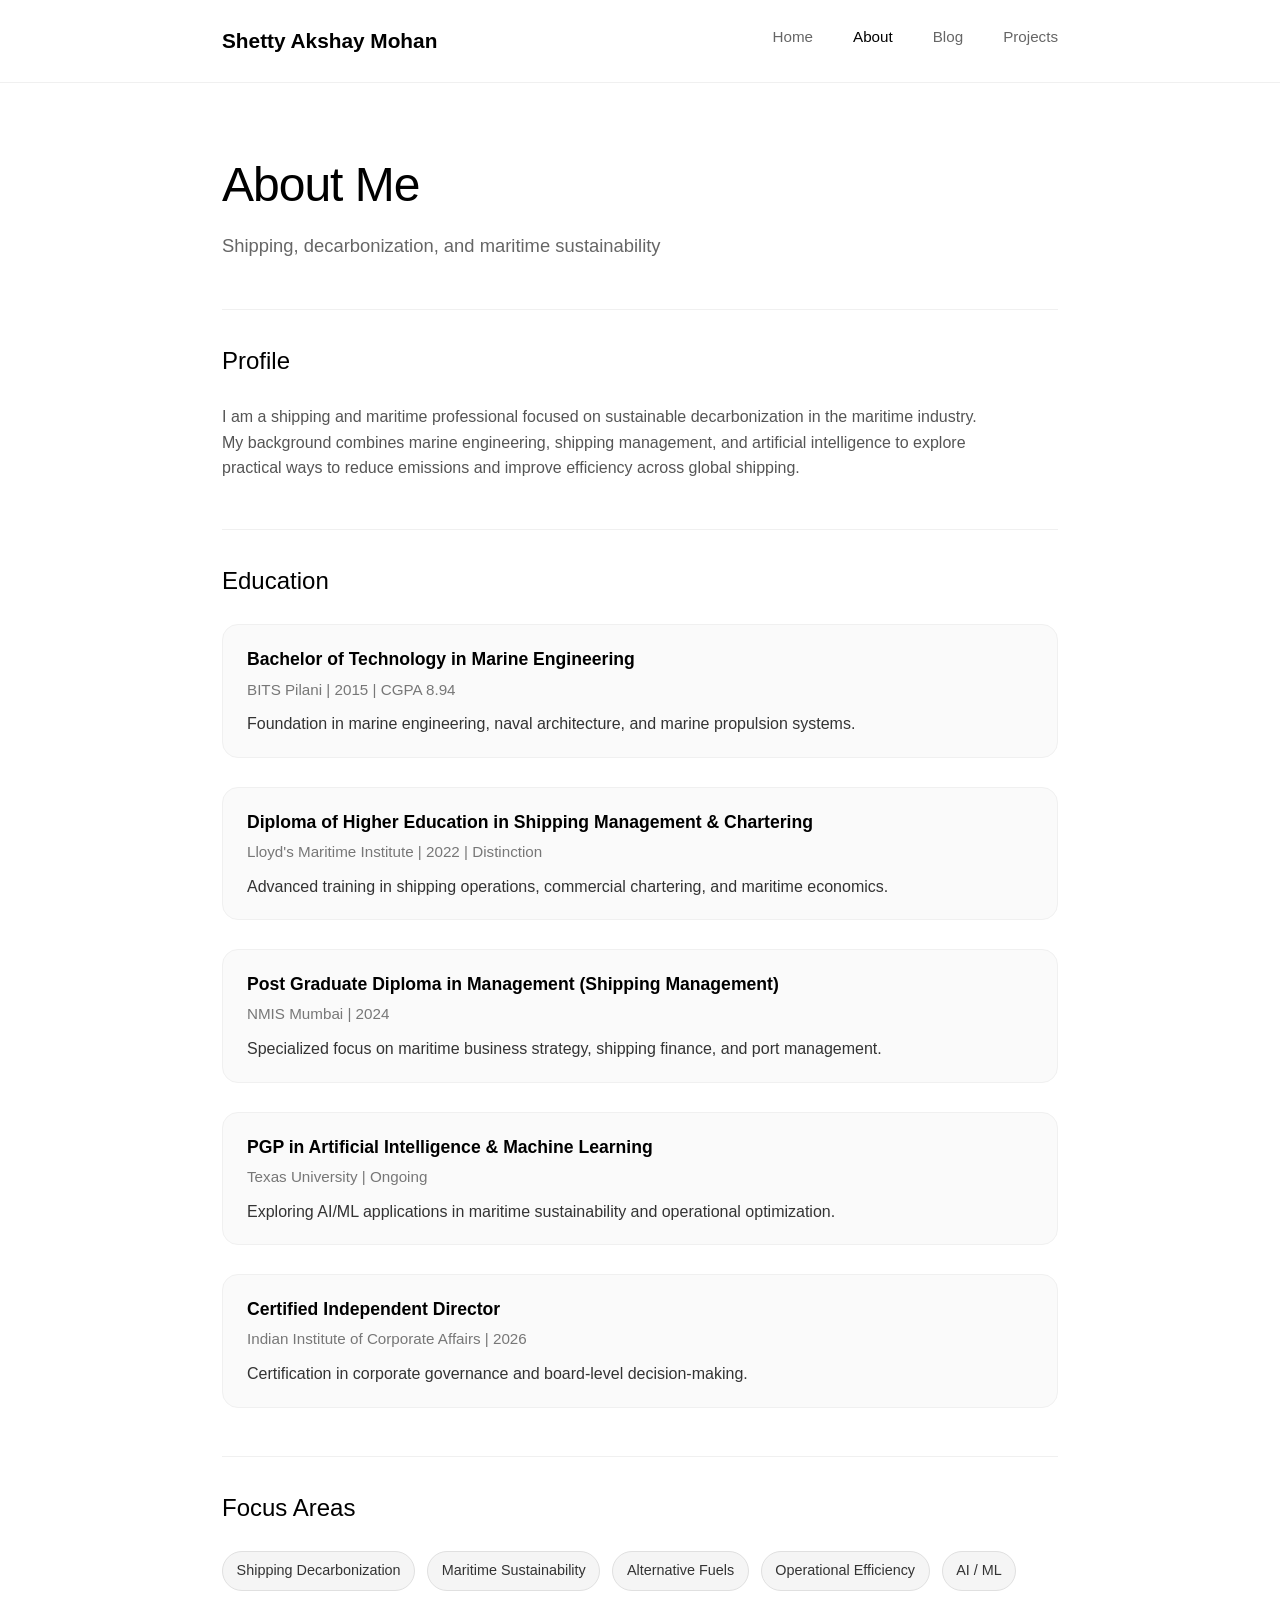
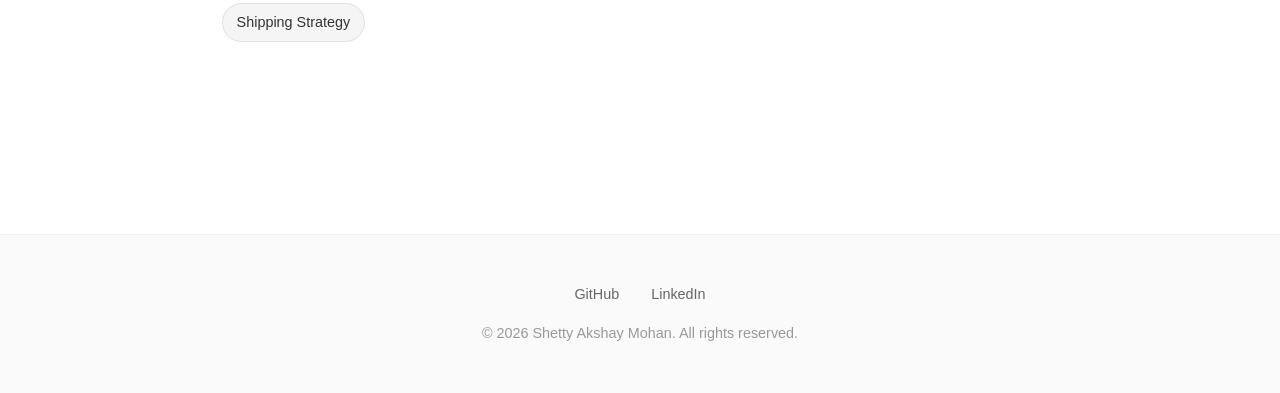
==== about/index.html @ 7ac374fa "Add about page to published site" ====
<!DOCTYPE html>
<html lang="en">
<head>
    <meta charset="UTF-8">
    <meta name="viewport" content="width=device-width, initial-scale=1.0">
    <title>About - Shetty Akshay Mohan</title>
    <style>
        * { margin: 0; padding: 0; box-sizing: border-box; }
        body {
            font-family: -apple-system, BlinkMacSystemFont, 'Segoe UI', 'Roboto', sans-serif;
            background: #ffffff;
            color: #333333;
            line-height: 1.6;
        }
        header {
            background: #ffffff;
            border-bottom: 1px solid #f0f0f0;
            position: sticky;
            top: 0;
            z-index: 100;
        }
        nav {
            max-width: 900px;
            margin: 0 auto;
            padding: 1.5rem 2rem;
            display: flex;
            justify-content: space-between;
            align-items: center;
        }
        .logo {
            font-size: 1.3rem;
            font-weight: 600;
            color: #000000;
            text-decoration: none;
        }
        .nav-links {
            display: flex;
            gap: 2.5rem;
            list-style: none;
        }
        .nav-links a {
            text-decoration: none;
            color: #666666;
            font-size: 0.95rem;
        }
        .nav-links a:hover, .nav-links a.active { color: #000000; }
        main {
            max-width: 900px;
            margin: 0 auto;
            padding: 4rem 2rem;
        }
        .page-title {
            margin-bottom: 2.5rem;
        }
        .page-title h1 {
            font-size: 3rem;
            font-weight: 300;
            letter-spacing: -1px;
            color: #000000;
            margin-bottom: 0.5rem;
        }
        .page-title p {
            font-size: 1.15rem;
            color: #666666;
        }
        .section {
            margin: 3rem 0;
            padding-top: 2rem;
            border-top: 1px solid #f0f0f0;
        }
        .section h2 {
            font-size: 1.5rem;
            font-weight: 400;
            margin-bottom: 1.5rem;
            color: #000000;
        }
        .intro {
            max-width: 760px;
            color: #555555;
        }
        .education-item {
            margin-bottom: 1.8rem;
            padding: 1.25rem 1.5rem;
            border: 1px solid #f0f0f0;
            border-radius: 16px;
            background: #fafafa;
        }
        .education-item h3 {
            font-size: 1.1rem;
            color: #000000;
            margin-bottom: 0.25rem;
        }
        .meta {
            color: #777777;
            font-size: 0.95rem;
            margin-bottom: 0.6rem;
        }
        ul {
            margin-left: 1.2rem;
        }
        li { margin-bottom: 0.5rem; }
        .pill-list {
            display: flex;
            flex-wrap: wrap;
            gap: 0.75rem;
        }
        .pill {
            border: 1px solid #e0e0e0;
            background: #f5f5f5;
            color: #333333;
            border-radius: 999px;
            padding: 0.45rem 0.85rem;
            font-size: 0.9rem;
        }
        footer {
            margin-top: 5rem;
            padding: 3rem 2rem;
            border-top: 1px solid #f0f0f0;
            background: #fafafa;
            text-align: center;
            color: #999999;
            font-size: 0.9rem;
        }
        .footer-links {
            margin-bottom: 1rem;
            display: flex;
            gap: 2rem;
            justify-content: center;
        }
        .footer-links a {
            color: #666666;
            text-decoration: none;
        }
        .footer-links a:hover { color: #0066cc; }
        @media (max-width: 768px) {
            .page-title h1 { font-size: 2rem; }
            .nav-links { gap: 1.5rem; }
            main { padding: 2rem 1rem; }
        }
    </style>
</head>
<body>
    <header>
        <nav>
            <a href="/" class="logo">Shetty Akshay Mohan</a>
            <ul class="nav-links">
                <li><a href="/">Home</a></li>
                <li><a href="/about/" class="active">About</a></li>
                <li><a href="/#blog">Blog</a></li>
                <li><a href="/#projects">Projects</a></li>
            </ul>
        </nav>
    </header>

    <main>
        <section class="page-title">
            <h1>About Me</h1>
            <p>Shipping, decarbonization, and maritime sustainability</p>
        </section>

        <section class="section">
            <h2>Profile</h2>
            <p class="intro">
                I am a shipping and maritime professional focused on sustainable decarbonization in the maritime industry.
                My background combines marine engineering, shipping management, and artificial intelligence to explore
                practical ways to reduce emissions and improve efficiency across global shipping.
            </p>
        </section>

        <section class="section">
            <h2>Education</h2>

            <div class="education-item">
                <h3>Bachelor of Technology in Marine Engineering</h3>
                <div class="meta">BITS Pilani | 2015 | CGPA 8.94</div>
                <p>Foundation in marine engineering, naval architecture, and marine propulsion systems.</p>
            </div>

            <div class="education-item">
                <h3>Diploma of Higher Education in Shipping Management & Chartering</h3>
                <div class="meta">Lloyd's Maritime Institute | 2022 | Distinction</div>
                <p>Advanced training in shipping operations, commercial chartering, and maritime economics.</p>
            </div>

            <div class="education-item">
                <h3>Post Graduate Diploma in Management (Shipping Management)</h3>
                <div class="meta">NMIS Mumbai | 2024</div>
                <p>Specialized focus on maritime business strategy, shipping finance, and port management.</p>
            </div>

            <div class="education-item">
                <h3>PGP in Artificial Intelligence & Machine Learning</h3>
                <div class="meta">Texas University | Ongoing</div>
                <p>Exploring AI/ML applications in maritime sustainability and operational optimization.</p>
            </div>

            <div class="education-item">
                <h3>Certified Independent Director</h3>
                <div class="meta">Indian Institute of Corporate Affairs | 2026</div>
                <p>Certification in corporate governance and board-level decision-making.</p>
            </div>
        </section>

        <section class="section">
            <h2>Focus Areas</h2>
            <div class="pill-list">
                <span class="pill">Shipping Decarbonization</span>
                <span class="pill">Maritime Sustainability</span>
                <span class="pill">Alternative Fuels</span>
                <span class="pill">Operational Efficiency</span>
                <span class="pill">AI / ML</span>
                <span class="pill">Shipping Strategy</span>
            </div>
        </section>
    </main>

    <footer>
        <div class="footer-links">
            <a href="https://github.com/shettyakshaym-alt">GitHub</a>
            <a href="https://linkedin.com/in/shettyakshaym">LinkedIn</a>
        </div>
        <p>&copy; 2026 Shetty Akshay Mohan. All rights reserved.</p>
    </footer>
</body>
</html>
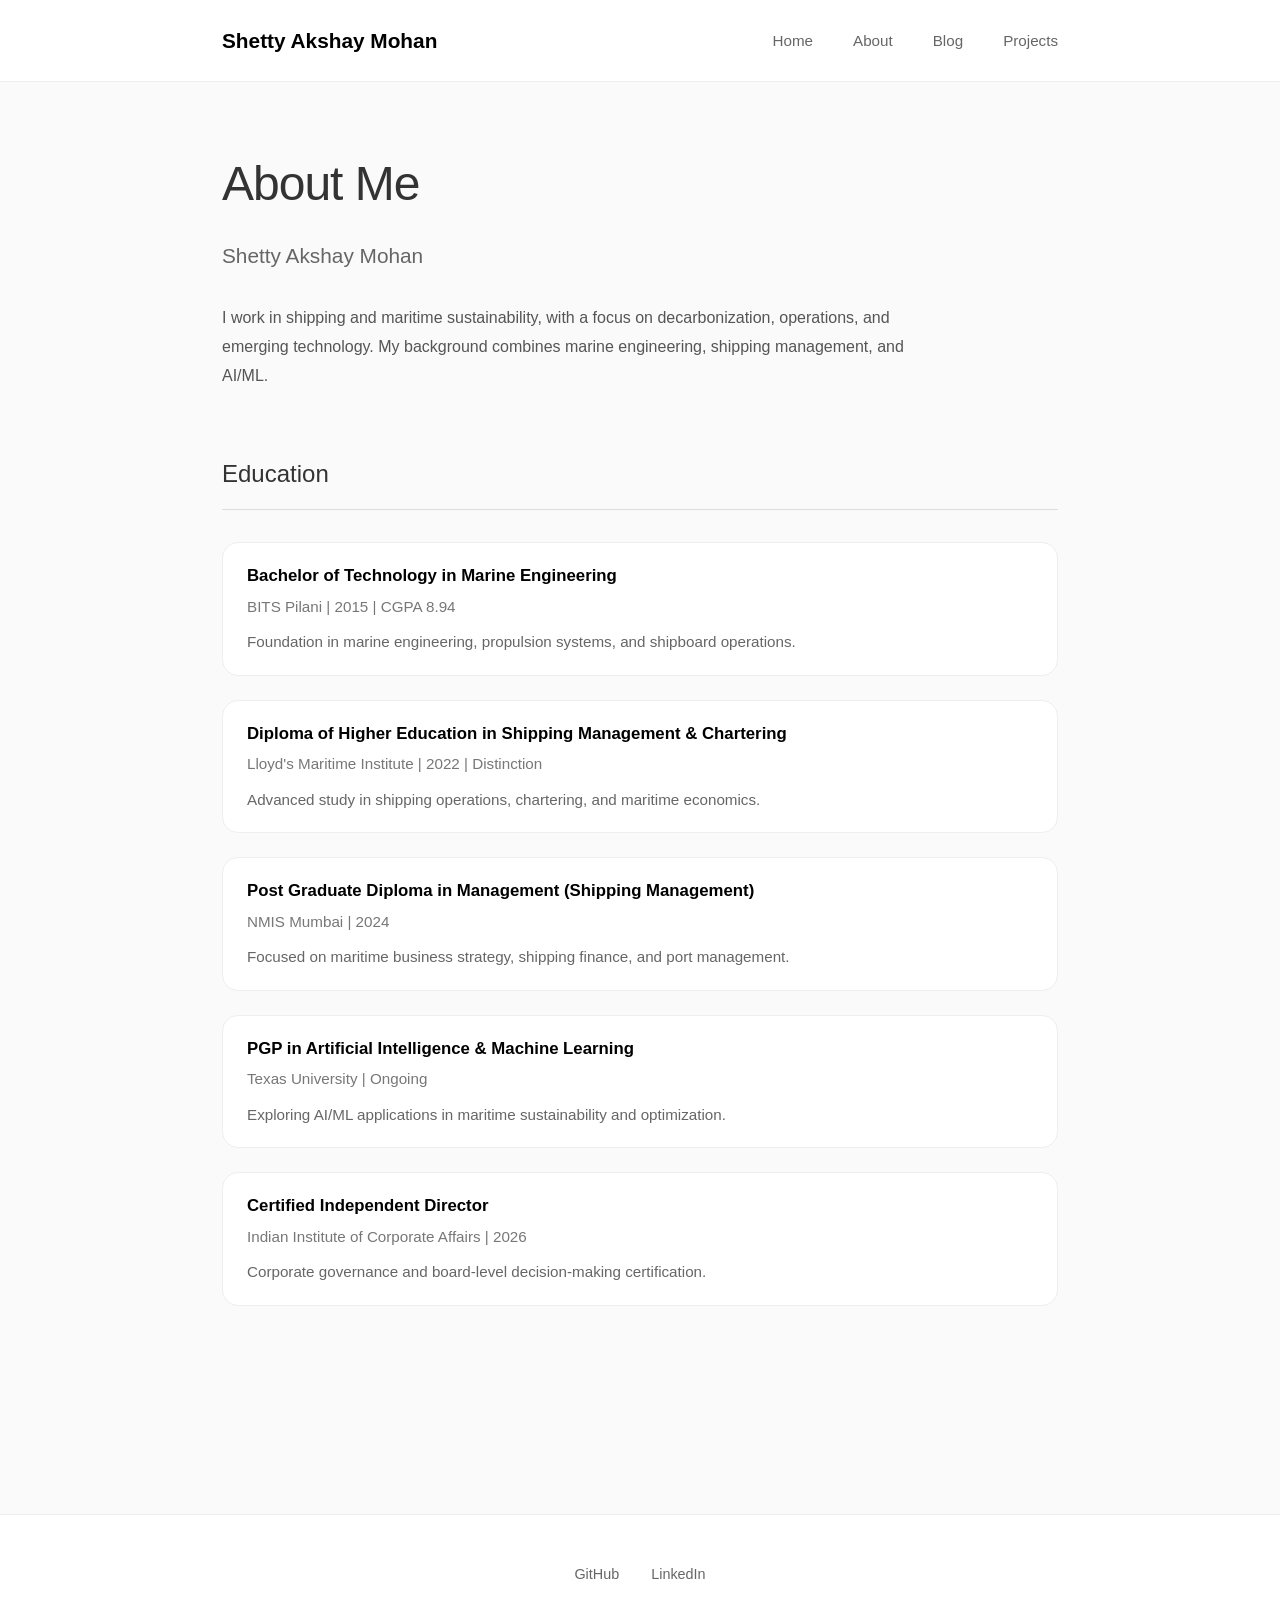
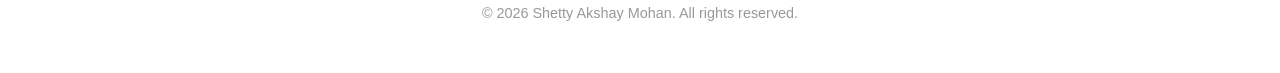
==== commit 04b27542: "Add About tab and education page to white homepage" ====
--- a/about/index.html
+++ b/about/index.html
@@ -8,13 +8,13 @@
         * { margin: 0; padding: 0; box-sizing: border-box; }
         body {
             font-family: -apple-system, BlinkMacSystemFont, 'Segoe UI', 'Roboto', sans-serif;
-            background: #ffffff;
-            color: #333333;
+            background: #fafafa;
+            color: #333;
             line-height: 1.6;
         }
         header {
-            background: #ffffff;
-            border-bottom: 1px solid #f0f0f0;
+            background: white;
+            border-bottom: 1px solid #eee;
             position: sticky;
             top: 0;
             z-index: 100;
@@ -30,7 +30,7 @@
         .logo {
             font-size: 1.3rem;
             font-weight: 600;
-            color: #000000;
+            color: #000;
             text-decoration: none;
         }
         .nav-links {
@@ -40,85 +40,82 @@
         }
         .nav-links a {
             text-decoration: none;
-            color: #666666;
+            color: #666;
             font-size: 0.95rem;
         }
-        .nav-links a:hover, .nav-links a.active { color: #000000; }
+        .nav-links a:hover { color: #000; }
         main {
             max-width: 900px;
             margin: 0 auto;
             padding: 4rem 2rem;
         }
-        .page-title {
-            margin-bottom: 2.5rem;
-        }
-        .page-title h1 {
+        .hero {
+            margin-bottom: 4rem;
+        }
+        .hero h1 {
             font-size: 3rem;
             font-weight: 300;
+            margin-bottom: 1rem;
             letter-spacing: -1px;
-            color: #000000;
-            margin-bottom: 0.5rem;
-        }
-        .page-title p {
-            font-size: 1.15rem;
-            color: #666666;
-        }
-        .section {
-            margin: 3rem 0;
-            padding-top: 2rem;
-            border-top: 1px solid #f0f0f0;
-        }
-        .section h2 {
+        }
+        .hero .subtitle {
+            font-size: 1.3rem;
+            color: #666;
+            font-weight: 300;
+            margin-bottom: 2rem;
+        }
+        .bio {
+            max-width: 700px;
+            color: #555;
+            line-height: 1.8;
+        }
+        .articles-section {
+            margin: 4rem 0;
+        }
+        .articles-section h2 {
             font-size: 1.5rem;
             font-weight: 400;
-            margin-bottom: 1.5rem;
-            color: #000000;
-        }
-        .intro {
-            max-width: 760px;
-            color: #555555;
-        }
-        .education-item {
-            margin-bottom: 1.8rem;
-            padding: 1.25rem 1.5rem;
-            border: 1px solid #f0f0f0;
-            border-radius: 16px;
-            background: #fafafa;
-        }
-        .education-item h3 {
+            margin-bottom: 2rem;
+            border-bottom: 1px solid #ddd;
+            padding-bottom: 1rem;
+        }
+        .article-card {
+            padding: 2rem 0;
+            border-bottom: 1px solid #eee;
+        }
+        .article-title {
             font-size: 1.1rem;
-            color: #000000;
-            margin-bottom: 0.25rem;
-        }
-        .meta {
-            color: #777777;
+            font-weight: 500;
+            color: #000;
+            margin-bottom: 0.5rem;
+        }
+        .article-excerpt {
+            color: #666;
             font-size: 0.95rem;
-            margin-bottom: 0.6rem;
-        }
-        ul {
-            margin-left: 1.2rem;
-        }
-        li { margin-bottom: 0.5rem; }
-        .pill-list {
-            display: flex;
+            line-height: 1.6;
+            margin-top: 0.7rem;
+        }
+        .tags {
+            display: flex;
+            gap: 0.5rem;
+            margin-top: 1rem;
             flex-wrap: wrap;
-            gap: 0.75rem;
-        }
-        .pill {
-            border: 1px solid #e0e0e0;
-            background: #f5f5f5;
-            color: #333333;
-            border-radius: 999px;
-            padding: 0.45rem 0.85rem;
-            font-size: 0.9rem;
+        }
+        .tag {
+            background: #f0f0f0;
+            color: #666;
+            padding: 0.3rem 0.8rem;
+            border-radius: 20px;
+            font-size: 0.8rem;
+            text-decoration: none;
         }
         footer {
             margin-top: 5rem;
             padding: 3rem 2rem;
-            border-top: 1px solid #f0f0f0;
-            background: #fafafa;
+            border-top: 1px solid #eee;
+            background: white;
             text-align: center;
-            color: #999999;
+            color: #999;
             font-size: 0.9rem;
         }
         .footer-links {
@@ -128,12 +125,29 @@
             justify-content: center;
         }
         .footer-links a {
-            color: #666666;
-            text-decoration: none;
-        }
-        .footer-links a:hover { color: #0066cc; }
+            color: #666;
+            text-decoration: none;
+        }
+        .footer-links a:hover { color: #000; }
+        .education-item {
+            margin-bottom: 1.5rem;
+            padding: 1.25rem 1.5rem;
+            border: 1px solid #eee;
+            border-radius: 16px;
+            background: #fff;
+        }
+        .education-item h3 {
+            font-size: 1.05rem;
+            color: #000;
+            margin-bottom: 0.3rem;
+        }
+        .meta {
+            color: #777;
+            font-size: 0.95rem;
+            margin-bottom: 0.5rem;
+        }
         @media (max-width: 768px) {
-            .page-title h1 { font-size: 2rem; }
+            .hero h1 { font-size: 2rem; }
             .nav-links { gap: 1.5rem; }
             main { padding: 2rem 1rem; }
         }
@@ -145,7 +159,7 @@
             <a href="/" class="logo">Shetty Akshay Mohan</a>
             <ul class="nav-links">
                 <li><a href="/">Home</a></li>
-                <li><a href="/about/" class="active">About</a></li>
+                <li><a href="/about/">About</a></li>
                 <li><a href="/#blog">Blog</a></li>
                 <li><a href="/#projects">Projects</a></li>
             </ul>
@@ -153,63 +167,46 @@
     </header>
 
     <main>
-        <section class="page-title">
+        <section class="hero">
             <h1>About Me</h1>
-            <p>Shipping, decarbonization, and maritime sustainability</p>
-        </section>
-
-        <section class="section">
-            <h2>Profile</h2>
-            <p class="intro">
-                I am a shipping and maritime professional focused on sustainable decarbonization in the maritime industry.
-                My background combines marine engineering, shipping management, and artificial intelligence to explore
-                practical ways to reduce emissions and improve efficiency across global shipping.
+            <p class="subtitle">Shetty Akshay Mohan</p>
+            <p class="bio">
+                I work in shipping and maritime sustainability, with a focus on decarbonization, operations, and emerging technology.
+                My background combines marine engineering, shipping management, and AI/ML.
             </p>
         </section>
 
-        <section class="section">
+        <section class="articles-section">
             <h2>Education</h2>
 
             <div class="education-item">
                 <h3>Bachelor of Technology in Marine Engineering</h3>
                 <div class="meta">BITS Pilani | 2015 | CGPA 8.94</div>
-                <p>Foundation in marine engineering, naval architecture, and marine propulsion systems.</p>
+                <p class="article-excerpt">Foundation in marine engineering, propulsion systems, and shipboard operations.</p>
             </div>
 
             <div class="education-item">
                 <h3>Diploma of Higher Education in Shipping Management & Chartering</h3>
                 <div class="meta">Lloyd's Maritime Institute | 2022 | Distinction</div>
-                <p>Advanced training in shipping operations, commercial chartering, and maritime economics.</p>
+                <p class="article-excerpt">Advanced study in shipping operations, chartering, and maritime economics.</p>
             </div>
 
             <div class="education-item">
                 <h3>Post Graduate Diploma in Management (Shipping Management)</h3>
                 <div class="meta">NMIS Mumbai | 2024</div>
-                <p>Specialized focus on maritime business strategy, shipping finance, and port management.</p>
+                <p class="article-excerpt">Focused on maritime business strategy, shipping finance, and port management.</p>
             </div>
 
             <div class="education-item">
                 <h3>PGP in Artificial Intelligence & Machine Learning</h3>
                 <div class="meta">Texas University | Ongoing</div>
-                <p>Exploring AI/ML applications in maritime sustainability and operational optimization.</p>
+                <p class="article-excerpt">Exploring AI/ML applications in maritime sustainability and optimization.</p>
             </div>
 
             <div class="education-item">
                 <h3>Certified Independent Director</h3>
                 <div class="meta">Indian Institute of Corporate Affairs | 2026</div>
-                <p>Certification in corporate governance and board-level decision-making.</p>
-            </div>
-        </section>
-
-        <section class="section">
-            <h2>Focus Areas</h2>
-            <div class="pill-list">
-                <span class="pill">Shipping Decarbonization</span>
-                <span class="pill">Maritime Sustainability</span>
-                <span class="pill">Alternative Fuels</span>
-                <span class="pill">Operational Efficiency</span>
-                <span class="pill">AI / ML</span>
-                <span class="pill">Shipping Strategy</span>
+                <p class="article-excerpt">Corporate governance and board-level decision-making certification.</p>
             </div>
         </section>
     </main>
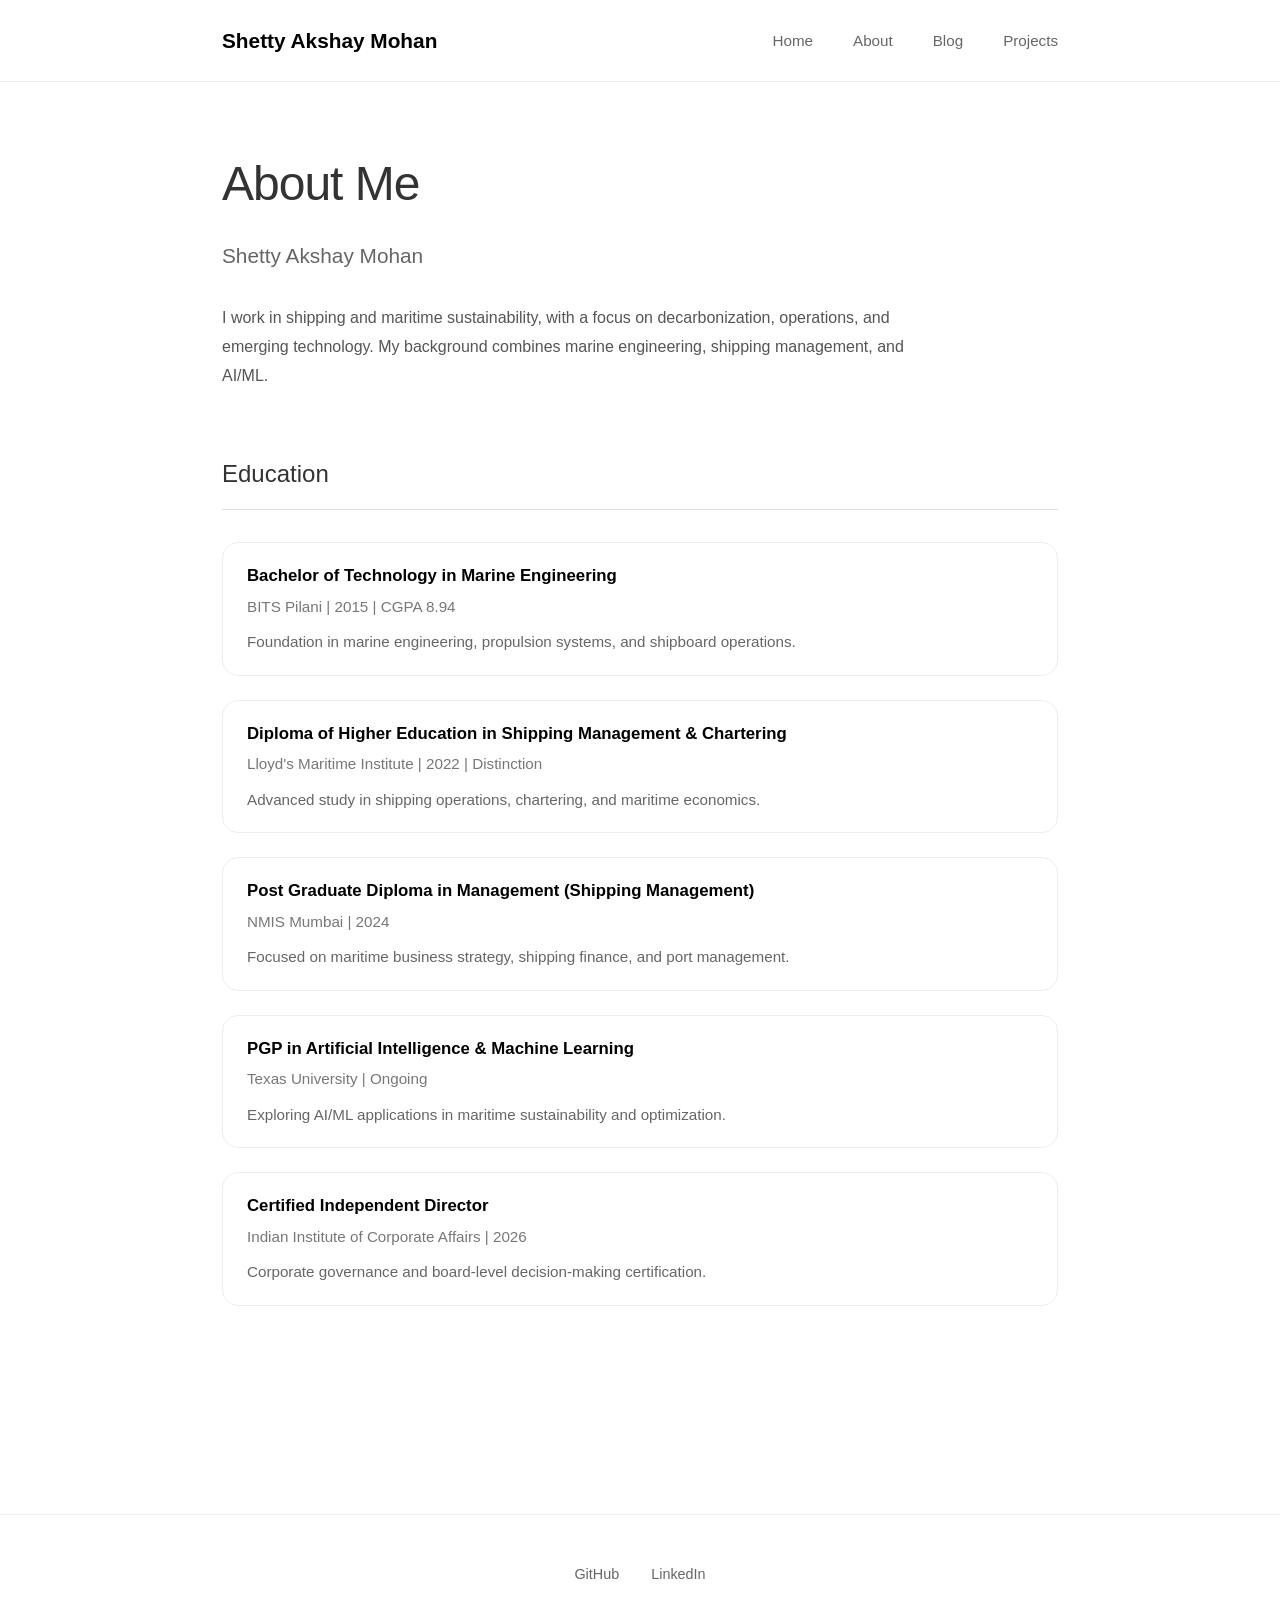
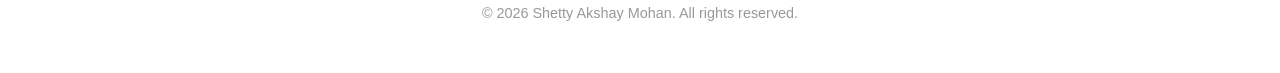
==== commit bbb4fdc8: "Make home and about pages explicitly light" ====
--- a/about/index.html
+++ b/about/index.html
@@ -3,17 +3,18 @@
 <head>
     <meta charset="UTF-8">
     <meta name="viewport" content="width=device-width, initial-scale=1.0">
+    <meta name="color-scheme" content="light">
     <title>About - Shetty Akshay Mohan</title>
     <style>
         * { margin: 0; padding: 0; box-sizing: border-box; }
         body {
             font-family: -apple-system, BlinkMacSystemFont, 'Segoe UI', 'Roboto', sans-serif;
-            background: #fafafa;
+            background: #ffffff;
             color: #333;
             line-height: 1.6;
         }
         header {
-            background: white;
+            background: #ffffff;
             border-bottom: 1px solid #eee;
             position: sticky;
             top: 0;
@@ -113,7 +114,7 @@
             margin-top: 5rem;
             padding: 3rem 2rem;
             border-top: 1px solid #eee;
-            background: white;
+            background: #ffffff;
             text-align: center;
             color: #999;
             font-size: 0.9rem;
@@ -134,7 +135,7 @@
             padding: 1.25rem 1.5rem;
             border: 1px solid #eee;
             border-radius: 16px;
-            background: #fff;
+            background: #ffffff;
         }
         .education-item h3 {
             font-size: 1.05rem;
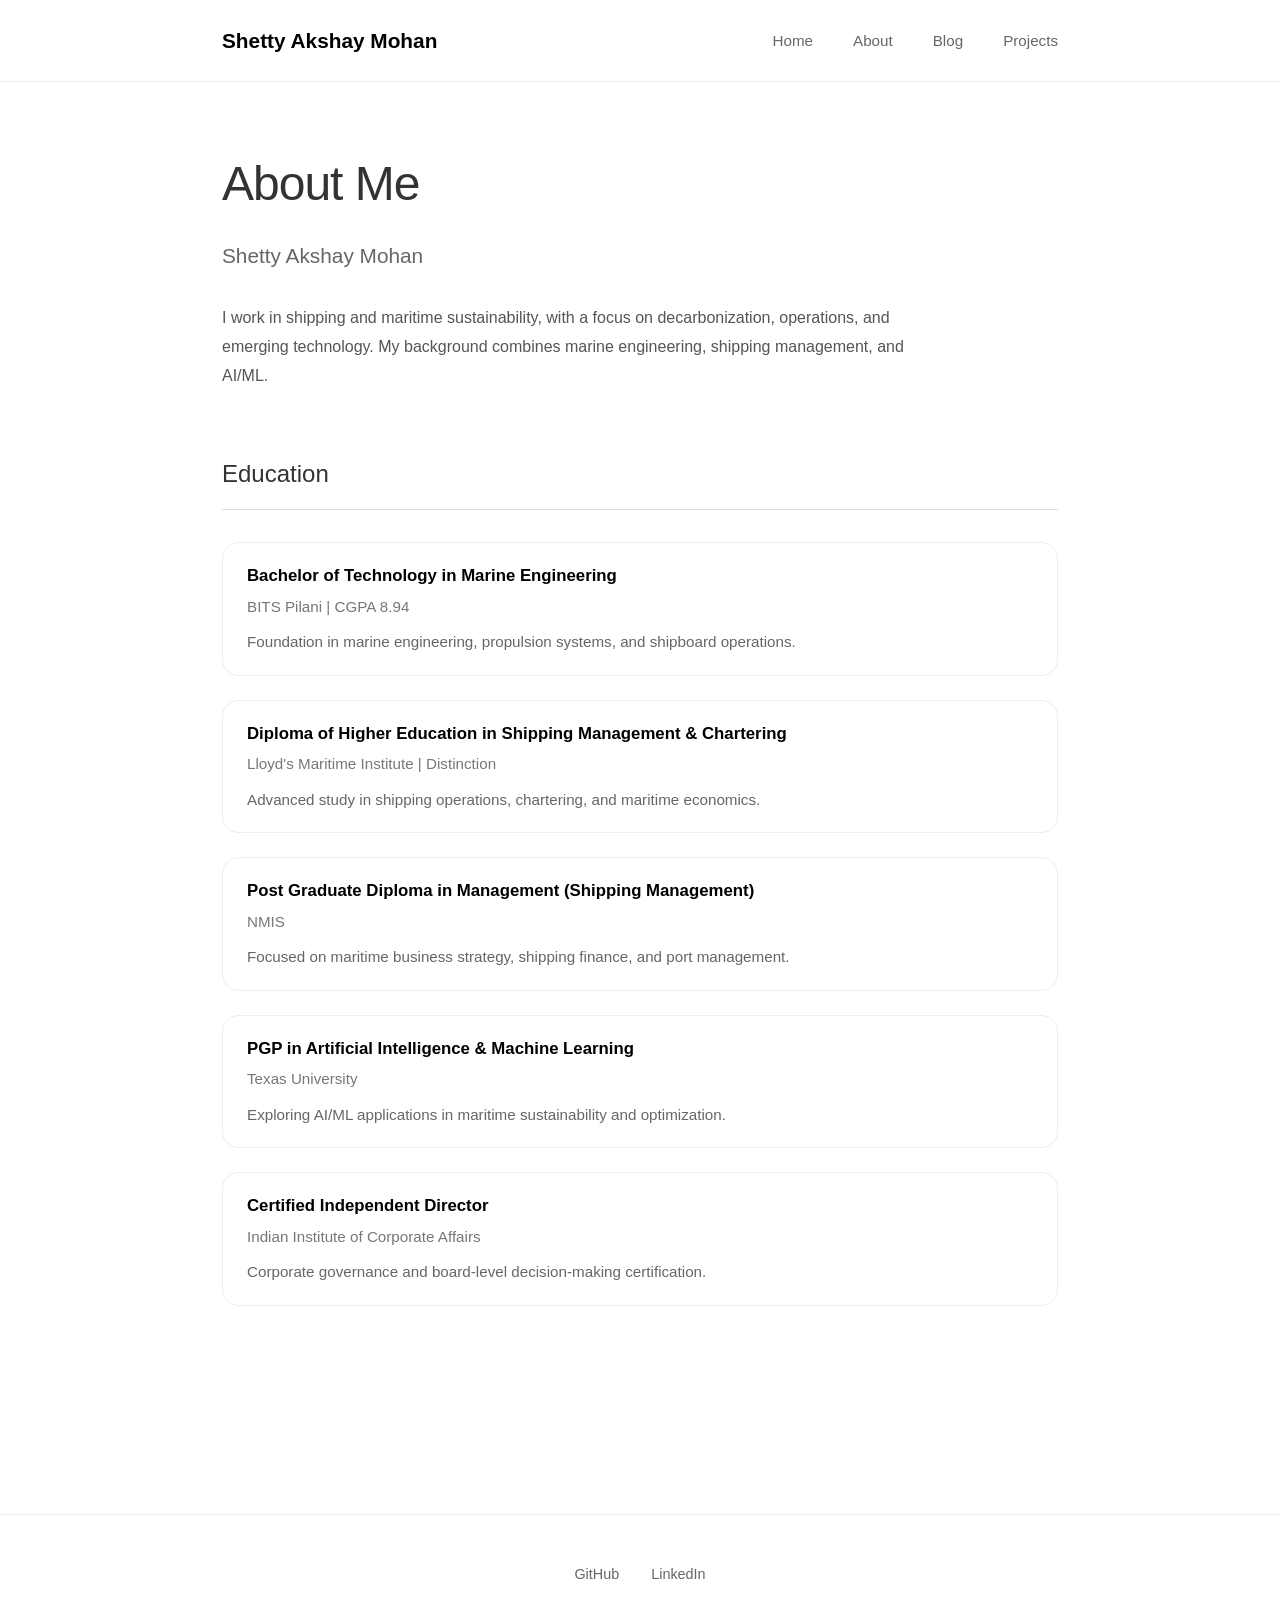
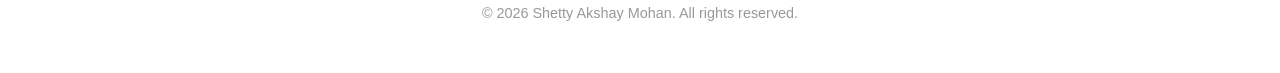
==== commit 33cc953b: "Remove dates from about education section" ====
--- a/about/index.html
+++ b/about/index.html
@@ -182,31 +182,31 @@
 
             <div class="education-item">
                 <h3>Bachelor of Technology in Marine Engineering</h3>
-                <div class="meta">BITS Pilani | 2015 | CGPA 8.94</div>
+                <div class="meta">BITS Pilani | CGPA 8.94</div>
                 <p class="article-excerpt">Foundation in marine engineering, propulsion systems, and shipboard operations.</p>
             </div>
 
             <div class="education-item">
                 <h3>Diploma of Higher Education in Shipping Management & Chartering</h3>
-                <div class="meta">Lloyd's Maritime Institute | 2022 | Distinction</div>
+                <div class="meta">Lloyd's Maritime Institute | Distinction</div>
                 <p class="article-excerpt">Advanced study in shipping operations, chartering, and maritime economics.</p>
             </div>
 
             <div class="education-item">
                 <h3>Post Graduate Diploma in Management (Shipping Management)</h3>
-                <div class="meta">NMIS Mumbai | 2024</div>
+                <div class="meta">NMIS</div>
                 <p class="article-excerpt">Focused on maritime business strategy, shipping finance, and port management.</p>
             </div>
 
             <div class="education-item">
                 <h3>PGP in Artificial Intelligence & Machine Learning</h3>
-                <div class="meta">Texas University | Ongoing</div>
+                <div class="meta">Texas University</div>
                 <p class="article-excerpt">Exploring AI/ML applications in maritime sustainability and optimization.</p>
             </div>
 
             <div class="education-item">
                 <h3>Certified Independent Director</h3>
-                <div class="meta">Indian Institute of Corporate Affairs | 2026</div>
+                <div class="meta">Indian Institute of Corporate Affairs</div>
                 <p class="article-excerpt">Corporate governance and board-level decision-making certification.</p>
             </div>
         </section>
